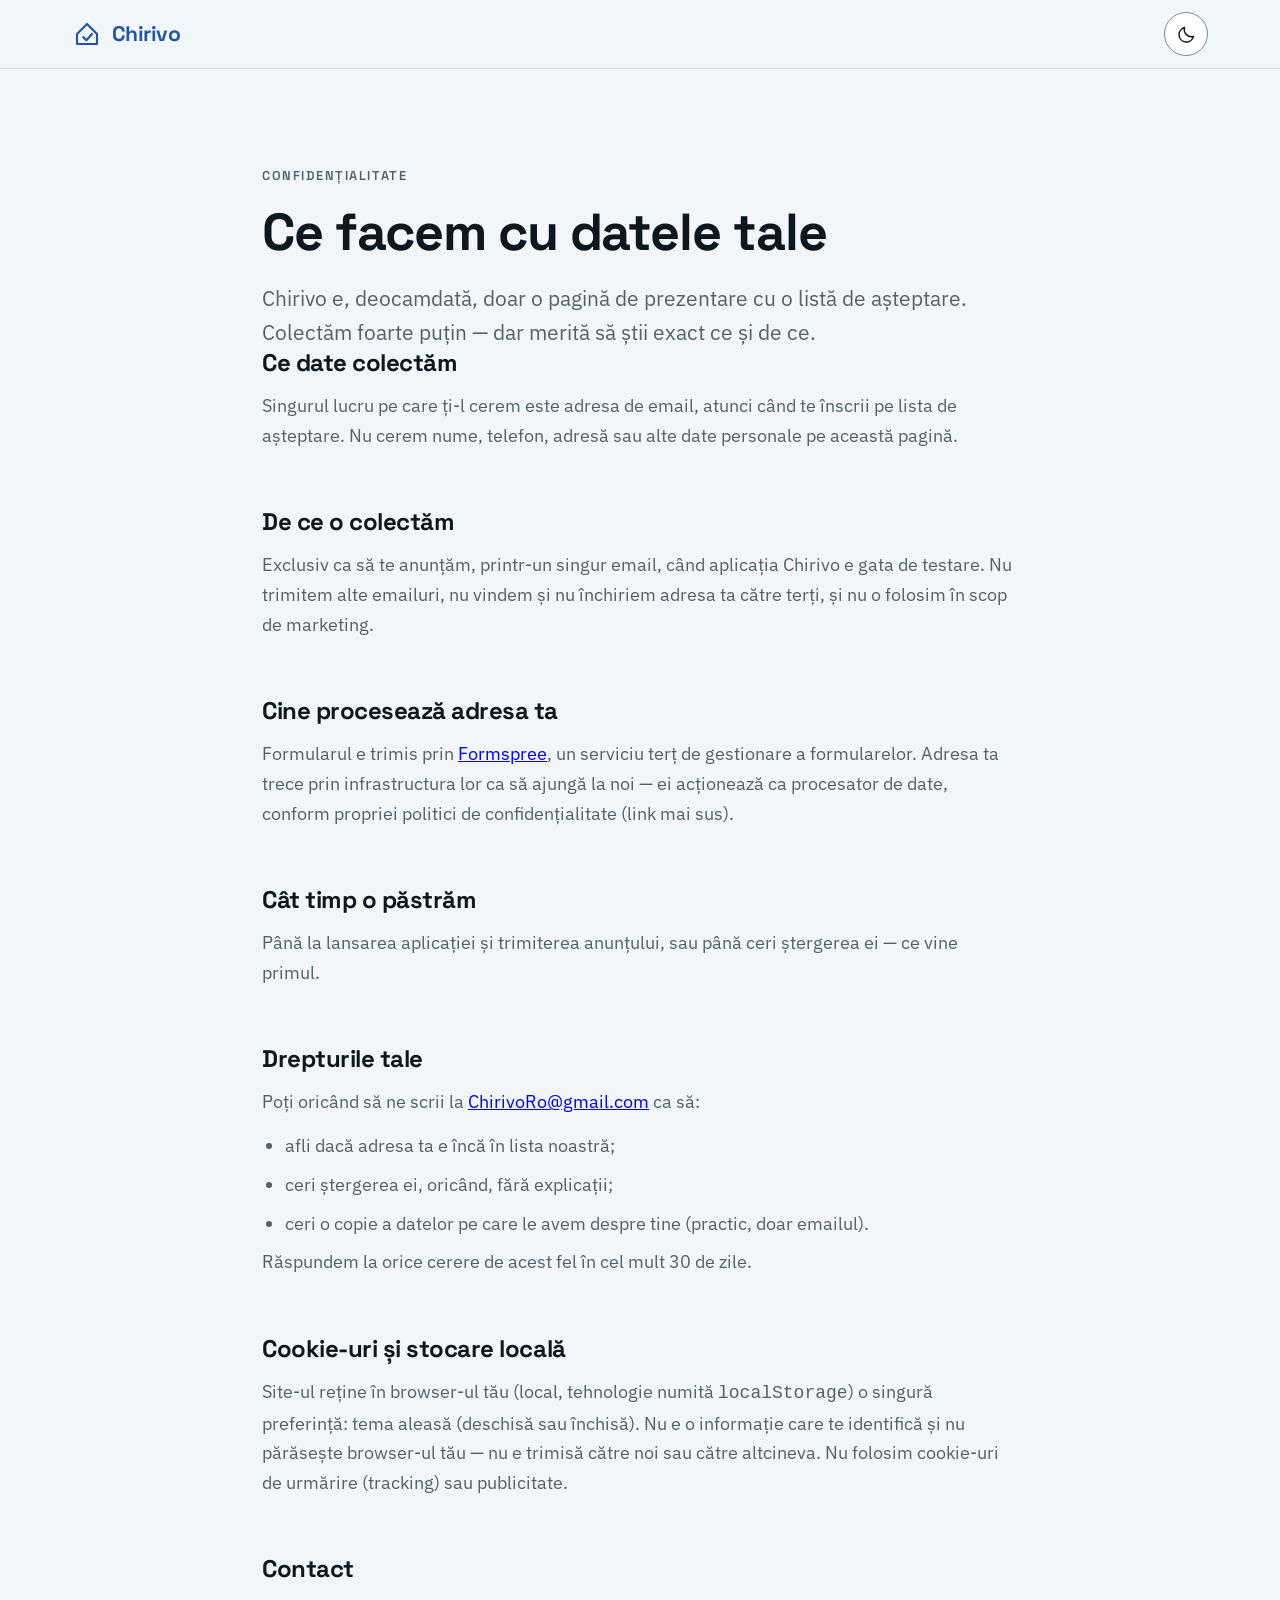
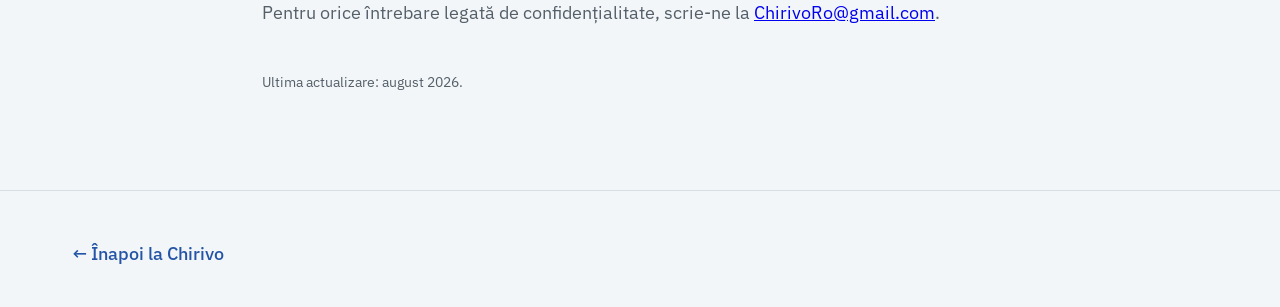
==== privacy.html @ d086e66c "Add files via upload" ====
<!DOCTYPE html>
<html lang="ro" data-theme="light">
<head>
  <meta charset="UTF-8">
  <meta name="viewport" content="width=device-width, initial-scale=1.0">

  <title>Confidențialitate — Chirivo</title>
  <meta name="description" content="Ce date colectează Chirivo prin formularul de waitlist, de ce, și cum le poți cere ștergerea.">
  <meta name="robots" content="noindex">
  <meta name="theme-color" content="#3B6FCC">

  <link rel="icon" href="favicon.svg" type="image/svg+xml">

  <link rel="preconnect" href="https://fonts.googleapis.com">
  <link rel="preconnect" href="https://fonts.gstatic.com" crossorigin>
  <link href="https://fonts.googleapis.com/css2?family=IBM+Plex+Sans:wght@400;500;600&family=Space+Grotesk:wght@600;700&display=swap" rel="stylesheet">

  <link rel="stylesheet" href="style.css">

  <script>
    (function () {
      var salvat = null;
      try { salvat = localStorage.getItem('chirivo-theme'); } catch (e) {}
      var sistemDark = window.matchMedia('(prefers-color-scheme: dark)').matches;
      var tema = salvat || (sistemDark ? 'dark' : 'light');
      document.documentElement.setAttribute('data-theme', tema);
    })();
  </script>

  <style>
    /* stiluri mici, doar pentru pagina asta — nu ating style.css */
    .legal { padding-block: clamp(48px, 8vw, 96px); }
    .legal h2 { font-size: 1.5rem; margin-top: 2.4em; margin-bottom: 0.6em; }
    .legal h2:first-of-type { margin-top: 0; }
    .legal p, .legal li { color: var(--ink-muted); }
    .legal ul { margin: 0.8em 0 0; padding-left: 1.3em; }
    .legal li { margin-bottom: 0.5em; }
    .legal .updated { font-size: 0.9rem; color: var(--ink-muted); margin-top: 3em; }
  </style>
</head>

<body>

  <a class="skip-link" href="#continut">Sari la conținut</a>

  <header class="site-header">
    <div class="wrap site-header__inner">
      <a class="logo" href="index.html" aria-label="Chirivo — acasă">
        <svg class="logo__mark" viewBox="0 0 24 24" fill="none" xmlns="http://www.w3.org/2000/svg" aria-hidden="true">
          <path d="M4 12L12 4L20 12V20H4V12Z" stroke="currentColor" stroke-width="1.7" stroke-linejoin="round" stroke-linecap="round"/>
          <path d="M9 14.5L11.5 17L16 12" stroke="currentColor" stroke-width="1.7" stroke-linecap="round" stroke-linejoin="round"/>
        </svg>
        <span class="logo__word">Chirivo</span>
      </a>
      <button class="theme-toggle" id="theme-toggle" type="button" aria-label="Comută tema">
        <svg class="theme-toggle__icon theme-toggle__icon--sun" viewBox="0 0 24 24" fill="none" aria-hidden="true">
          <circle cx="12" cy="12" r="4.2" stroke="currentColor" stroke-width="1.7"/>
          <path d="M12 2.6v2.2M12 19.2v2.2M4.5 4.5l1.6 1.6M17.9 17.9l1.6 1.6M2.6 12h2.2M19.2 12h2.2M4.5 19.5l1.6-1.6M17.9 6.1l1.6-1.6" stroke="currentColor" stroke-width="1.7" stroke-linecap="round"/>
        </svg>
        <svg class="theme-toggle__icon theme-toggle__icon--moon" viewBox="0 0 24 24" fill="none" aria-hidden="true">
          <path d="M20 14.2A8.2 8.2 0 0 1 9.8 4a8.4 8.4 0 1 0 10.2 10.2Z" stroke="currentColor" stroke-width="1.7" stroke-linejoin="round" stroke-linecap="round"/>
        </svg>
      </button>
    </div>
  </header>

  <main id="continut">
    <section class="legal">
      <div class="wrap wrap--narrow">

        <p class="eyebrow">Confidențialitate</p>
        <h1 class="section__title">Ce facem cu datele tale</h1>
        <p class="lead">
          Chirivo e, deocamdată, doar o pagină de prezentare cu o listă de așteptare.
          Colectăm foarte puțin — dar merită să știi exact ce și de ce.
        </p>

        <h2>Ce date colectăm</h2>
        <p>
          Singurul lucru pe care ți-l cerem este adresa de email, atunci când te
          înscrii pe lista de așteptare. Nu cerem nume, telefon, adresă sau alte
          date personale pe această pagină.
        </p>

        <h2>De ce o colectăm</h2>
        <p>
          Exclusiv ca să te anunțăm, printr-un singur email, când aplicația Chirivo
          e gata de testare. Nu trimitem alte emailuri, nu vindem și nu închiriem
          adresa ta către terți, și nu o folosim în scop de marketing.
        </p>

        <h2>Cine procesează adresa ta</h2>
        <p>
          Formularul e trimis prin <a href="https://formspree.io/legal/privacy-policy" target="_blank" rel="noopener">Formspree</a>,
          un serviciu terț de gestionare a formularelor. Adresa ta trece prin
          infrastructura lor ca să ajungă la noi — ei acționează ca procesator de
          date, conform propriei politici de confidențialitate (link mai sus).
        </p>

        <h2>Cât timp o păstrăm</h2>
        <p>
          Până la lansarea aplicației și trimiterea anunțului, sau până ceri
          ștergerea ei — ce vine primul.
        </p>

        <h2>Drepturile tale</h2>
        <p>Poți oricând să ne scrii la <a href="mailto:ChirivoRo@gmail.com">ChirivoRo@gmail.com</a> ca să:</p>
        <ul>
          <li>afli dacă adresa ta e încă în lista noastră;</li>
          <li>ceri ștergerea ei, oricând, fără explicații;</li>
          <li>ceri o copie a datelor pe care le avem despre tine (practic, doar emailul).</li>
        </ul>
        <p>Răspundem la orice cerere de acest fel în cel mult 30 de zile.</p>

        <h2>Cookie-uri și stocare locală</h2>
        <p>
          Site-ul reține în browser-ul tău (local, tehnologie numită
          <code>localStorage</code>) o singură preferință: tema aleasă (deschisă
          sau închisă). Nu e o informație care te identifică și nu părăsește
          browser-ul tău — nu e trimisă către noi sau către altcineva. Nu folosim
          cookie-uri de urmărire (tracking) sau publicitate.
        </p>

        <h2>Contact</h2>
        <p>
          Pentru orice întrebare legată de confidențialitate, scrie-ne la
          <a href="mailto:ChirivoRo@gmail.com">ChirivoRo@gmail.com</a>.
        </p>

        <p class="updated">Ultima actualizare: august 2026.</p>

      </div>
    </section>
  </main>

  <footer class="site-footer">
    <div class="wrap site-footer__inner">
      <p class="site-footer__contact">
        <a href="index.html">← Înapoi la Chirivo</a>
      </p>
    </div>
  </footer>

  <script src="script.js"></script>
</body>
</html>
---- style.css ----
/* ============================================================
   CHIRIVO — landing page
   ------------------------------------------------------------
   Cuprins:
   1.  Variabile (teme light/dark)
   2.  Reset + baze
   3.  Tipografie
   4.  Utilitare (container, eyebrow, accesibilitate)
   5.  Butoane + focus
   6.  Preloader
   7.  Header + switch temă
   8.  Hero
   9.  Imagini (cadru cu fallback)
   10. Problema (carduri)
   11. Cum funcționează (pași + flow de status)
   12. Diferențiator + Pentru cine
   13. Waitlist + formular
   14. Footer
   15. Breakpoints (768px tabletă, 1024px+ desktop)
   16. prefers-reduced-motion
   ------------------------------------------------------------
   Notă despre culori: fiecare variabilă e declarată de două ori —
   întâi hex (fallback pentru browsere vechi), apoi oklch. Browserul
   care înțelege oklch o folosește pe a doua; restul rămân pe hex.
   ============================================================ */


/* ============================================================
   1. VARIABILE — TEMA LIGHT (implicită)
   ============================================================ */
:root {
  /* --- culori de brand (identice în ambele teme) --- */
  --brand:            #3B6FCC;
  --brand:            oklch(58% 0.14 240);   /* albastru principal (accente, borduri, logo) */
  --on-brand:         #F4F6FA;
  --on-brand:         oklch(97% 0.006 240);  /* text pe albastru */

  /* Albastrul de UMPLERE (butoane, bulinele cu numărul pașilor).
     E cu două trepte mai închis decât --brand pentru că are text alb
     deasupra: la 58% contrastul e 3.8:1 (sub AA), la 52% urcă la 4.9:1.
     Aceeași nuanță de brand, doar suficient de închisă cât să fie lizibilă. */
  --brand-solid:      #2F5AA6;
  --brand-solid:      oklch(52% 0.14 240);
  --brand-solid-hover:#264A8A;
  --brand-solid-hover:oklch(46% 0.14 240);

  --green:            #1F9E6B;
  --green:            oklch(58% 0.14 155);   /* verde secundar */
  --green-light:      #5FDCA5;
  --green-light:      oklch(80% 0.14 155);   /* verde deschis, pt. fundal închis */

  /* --- suprafețe și text (se schimbă între teme) --- */
  --bg:               #F4F6FA;
  --bg:               oklch(97% 0.006 240);  /* aproape-alb */
  --bg-alt:           #EAEEF6;
  --bg-alt:           oklch(94% 0.008 240);  /* bandă de secțiune */
  --surface:          #FFFFFF;
  --surface:          oklch(100% 0 0);       /* carduri */
  --ink:              #151B26;
  --ink:              oklch(20% 0.02 240);   /* text principal */
  --ink-muted:        #4F5967;
  --ink-muted:        oklch(48% 0.02 240);   /* text secundar (AA pe --bg) */
  --line:             #DCE2ED;
  --line:             oklch(90% 0.01 240);   /* borduri decorative (carduri, separatoare) */
  /* bordura controalelor (input, buton temă) — trebuie să atingă 3:1
     față de fundal ca să se vadă unde poți da click */
  --line-control:     #7D8794;
  --line-control:     oklch(62% 0.02 240);

  /* accent-ul folosit ca TEXT are nevoie de mai mult contrast
     decât cel folosit ca fundal — de aici variantele „-text" */
  --brand-text:       #2C55A0;
  --brand-text:       oklch(46% 0.14 260);
  --green-text:       #167A52;
  --green-text:       oklch(45% 0.12 155);

  /* --- culori de status (plătit / în așteptare / restant) --- */
  --status-paid:      #1F9E6B;
  --status-paid:      oklch(58% 0.14 155);
  --status-pending:   #B58200;
  --status-pending:   oklch(62% 0.14 85);   /* galben închis: 3.4:1 pe fundal deschis */
  --status-late:      #CC4A44;
  --status-late:      oklch(58% 0.17 25);

  /* --- constante de layout --- */
  --preloader-bg:     #0C1017;
  --preloader-bg:     oklch(14% 0.014 240);  /* mereu închis, în ambele teme */
  --radius:           14px;
  --radius-lg:        22px;
  --shadow:           0 1px 2px rgba(16, 24, 40, .04), 0 12px 32px -12px rgba(16, 24, 40, .14);
  --wrap:             1200px;
  --pad-x:            20px;

  color-scheme: light;
}

/* ============================================================
   1b. VARIABILE — TEMA DARK
   Nu inversăm mecanic: fundalurile urcă puțin în luminozitate
   pentru carduri, iar accentele devin mai deschise ca să treacă AA.
   ============================================================ */
[data-theme="dark"] {
  --bg:               #0C1017;
  --bg:               oklch(14% 0.014 240);  /* aproape-negru */
  --bg-alt:           #11161F;
  --bg-alt:           oklch(17% 0.016 240);
  --surface:          #161C27;
  --surface:          oklch(20% 0.018 240);
  --ink:              #EDF0F6;
  --ink:              oklch(95% 0.006 240);
  --ink-muted:        #A8B2C1;
  --ink-muted:        oklch(75% 0.015 240);
  --line:             #2A3241;
  --line:             oklch(29% 0.02 240);
  --line-control:     #5F6B74;
  --line-control:     oklch(52% 0.02 240);

  --brand-text:       #8FB2F0;
  --brand-text:       oklch(78% 0.11 250);
  --green-text:       #5FDCA5;
  --green-text:       oklch(80% 0.14 155);   /* verdele deschis din paletă */

  --status-paid:      #5FDCA5;
  --status-paid:      oklch(80% 0.14 155);
  --status-pending:   #E3B341;
  --status-pending:   oklch(82% 0.13 85);
  --status-late:      #F08A84;
  --status-late:      oklch(74% 0.13 25);

  --shadow:           0 1px 2px rgba(0, 0, 0, .3), 0 16px 40px -16px rgba(0, 0, 0, .6);

  color-scheme: dark;
}


/* ============================================================
   2. RESET + BAZE
   ============================================================ */
*, *::before, *::after { box-sizing: border-box; }

html { -webkit-text-size-adjust: 100%; scroll-behavior: smooth; }

body {
  margin: 0;
  background-color: var(--bg);
  color: var(--ink);
  font-family: "IBM Plex Sans", system-ui, -apple-system, "Segoe UI", sans-serif;
  font-size: 17px;
  line-height: 1.65;
  font-weight: 400;
  -webkit-font-smoothing: antialiased;
  transition: background-color .25s ease, color .25s ease;
}

/* blochează scroll-ul cât timp preloader-ul e vizibil */
body.is-loading { overflow: hidden; }

img, svg { display: block; max-width: 100%; }
img { height: auto; }

/* Atributul [hidden] trebuie să bată orice `display` pus de noi.
   Fără asta, formularul (care e display:flex) rămâne vizibil
   după ce JS-ul îi pune hidden = true la trimiterea cu succes. */
[hidden] { display: none !important; }


/* ============================================================
   3. TIPOGRAFIE
   Space Grotesk — titluri, wordmark, butoane, eyebrow.
   IBM Plex Sans — text curent.
   ============================================================ */
h1, h2, h3, .btn, .logo__word, .eyebrow, .step__num {
  font-family: "Space Grotesk", "IBM Plex Sans", system-ui, sans-serif;
}

h1, h2, h3 {
  margin: 0;
  font-weight: 700;
  /* 1.16 nu 1.0 — diacriticele românești (ț, ș coborâtoare și î, ă, â
     cu semne deasupra) au nevoie de spațiu între rânduri */
  line-height: 1.16;
  letter-spacing: -0.02em;
  text-wrap: balance;
}

p { margin: 0; }

/* text mare de introducere */
.lead {
  font-size: clamp(1.06rem, 0.98rem + 0.5vw, 1.3rem);
  line-height: 1.6;
  color: var(--ink-muted);
  text-wrap: pretty;
}

.section__title {
  font-size: clamp(2rem, 1.4rem + 3vw, 3.25rem);
  margin-bottom: 20px;
}
.section__title--center { text-align: center; }


/* ============================================================
   4. UTILITARE
   ============================================================ */
.wrap {
  width: 100%;
  max-width: var(--wrap);
  margin-inline: auto;
  padding-inline: var(--pad-x);
}
.wrap--narrow { max-width: 820px; }

.section { padding-block: clamp(64px, 9vw, 128px); }

/* eticheta mică de deasupra titlurilor */
.eyebrow {
  font-size: 0.8rem;
  font-weight: 600;
  letter-spacing: 0.12em;
  text-transform: uppercase;
  color: var(--brand-text);
  margin-bottom: 16px;
}

/* text doar pentru cititoarele de ecran */
.visually-hidden {
  position: absolute;
  width: 1px; height: 1px;
  padding: 0; margin: -1px;
  overflow: hidden;
  clip: rect(0 0 0 0);
  white-space: nowrap;
  border: 0;
}

/* link „sari la conținut" — apare doar la focus cu tastatura */
.skip-link {
  position: absolute;
  top: -100px;
  left: 12px;
  z-index: 200;
  padding: 10px 16px;
  border-radius: 0 0 var(--radius) var(--radius);
  background: var(--brand-solid);
  color: var(--on-brand);
  font-weight: 600;
  text-decoration: none;
}
.skip-link:focus { top: 0; }


/* ============================================================
   5. BUTOANE + FOCUS VIZIBIL
   Stările de focus sunt obligatorii pe TOT ce e interactiv.
   ============================================================ */
:where(a, button, input, [tabindex]):focus-visible {
  outline: 3px solid var(--brand-text);
  outline-offset: 3px;
  border-radius: 6px;
}

.btn {
  display: inline-flex;
  align-items: center;
  justify-content: center;
  gap: 8px;
  padding: 15px 26px;
  border: 1px solid transparent;
  border-radius: 999px;
  font-size: 1rem;
  font-weight: 600;
  letter-spacing: -0.01em;
  text-decoration: none;
  cursor: pointer;
  transition: background-color .18s ease, transform .18s ease, box-shadow .18s ease;
}

.btn--primary {
  background-color: var(--brand-solid);
  color: var(--on-brand);
}
.btn--primary:hover { background-color: var(--brand-solid-hover); }
.btn--primary:active { transform: translateY(1px); }
.btn[disabled] { opacity: .6; cursor: progress; }


/* ============================================================
   6. PRELOADER
   Fundal ÎNTOTDEAUNA închis (--preloader-bg), indiferent de temă.
   Iconița albă se desenează: întâi casa, apoi bifa.
   ============================================================ */
.preloader {
  position: fixed;
  inset: 0;
  z-index: 999;
  display: grid;
  place-items: center;
  width: 100vw;
  height: 100vh;
  height: 100dvh;
  background-color: var(--preloader-bg);
  color: #FFFFFF;
  transition: opacity .45s ease, visibility .45s ease;
}

/* clasa adăugată din JS când animația s-a terminat */
.preloader.is-done {
  opacity: 0;
  visibility: hidden;
  pointer-events: none;
}

.preloader__mark {
  width: clamp(84px, 22vw, 128px);
  height: auto;
  color: #FFFFFF;   /* monocrom: iconița e albă pe fundal închis */
}

/* Tehnica de desenare: conturul e „ascuns" printr-un dash offset egal
   cu lungimea liniei, apoi offset-ul e animat spre 0.
   Valorile sunt în unitățile viewBox-ului (24x24), nu în pixeli. */
.preloader__mark .house {
  stroke-dasharray: 60;
  stroke-dashoffset: 60;
  animation: draw .8s ease-out .1s forwards;
}
.preloader__mark .check {
  stroke-dasharray: 14;
  stroke-dashoffset: 14;
  animation: draw .4s ease-out .7s forwards;
}
@keyframes draw { to { stroke-dashoffset: 0; } }


/* ============================================================
   7. HEADER + SWITCH TEMĂ
   ============================================================ */
.site-header {
  position: sticky;
  top: 0;
  z-index: 50;
  background-color: color-mix(in srgb, var(--bg) 86%, transparent);
  backdrop-filter: blur(10px);
  border-bottom: 1px solid var(--line);
}

.site-header__inner {
  display: flex;
  align-items: center;
  justify-content: space-between;
  gap: 16px;
  min-height: 68px;
}

/* --- logo (iconiță + wordmark), monocrom --- */
.logo {
  display: inline-flex;
  align-items: center;
  gap: 10px;
  text-decoration: none;
  color: var(--brand-text);   /* o singură culoare pentru tot logo-ul */
}
.logo__mark { width: 30px; height: 30px; }
.logo__word {
  font-size: 1.32rem;
  font-weight: 700;
  letter-spacing: -0.025em;
}
.logo--sm .logo__mark { width: 24px; height: 24px; }
.logo--sm .logo__word { font-size: 1.12rem; }

/* --- switch temă --- */
.theme-toggle {
  display: inline-grid;
  place-items: center;
  width: 44px;
  height: 44px;
  padding: 0;
  border: 1px solid var(--line-control);
  border-radius: 999px;
  background-color: var(--surface);
  color: var(--ink);
  cursor: pointer;
  transition: border-color .18s ease, background-color .18s ease;
}
.theme-toggle:hover { border-color: var(--brand); }
.theme-toggle__icon { width: 21px; height: 21px; grid-area: 1 / 1; }

/* în light se vede luna („treci pe dark"), în dark se vede soarele */
.theme-toggle__icon--sun { display: none; }
[data-theme="dark"] .theme-toggle__icon--sun { display: block; }
[data-theme="dark"] .theme-toggle__icon--moon { display: none; }


/* ============================================================
   8. HERO
   ============================================================ */
.hero { padding-block: clamp(48px, 7vw, 96px) clamp(48px, 6vw, 80px); }

.hero__grid {
  display: grid;
  gap: clamp(36px, 6vw, 64px);
  align-items: center;
}

.hero__title {
  font-size: clamp(2.4rem, 1.5rem + 4.6vw, 4.4rem);
  line-height: 1.1;
  letter-spacing: -0.03em;
  margin-bottom: 22px;
}

.hero__sub { max-width: 56ch; margin-bottom: 32px; }


/* ============================================================
   9. IMAGINI — cadru cu fallback
   Cadrul are propriul background din paletă. Dacă poza lipsește
   (nu e încă în images/), JS-ul marchează cadrul cu .is-empty și
   ascunde <img>, ca layout-ul să rămână intact.
   ============================================================ */
.media-frame {
  position: relative;
  margin: 0;
  overflow: hidden;
  border: 1px solid var(--line);
  border-radius: var(--radius-lg);
  background-color: color-mix(in srgb, var(--brand) 12%, var(--bg-alt));
  box-shadow: var(--shadow);
}
.media-frame img {
  width: 100%;
  height: 100%;
  object-fit: cover;
}
.media-frame--hero { aspect-ratio: 4 / 3; }
.media-frame--problema { aspect-ratio: 4 / 3; }

/* starea „poza încă nu e pusă" — discretă, nu strică secțiunea */
.media-frame.is-empty img { display: none; }
.media-frame.is-empty::after {
  content: attr(data-empty-label);
  position: absolute;
  inset: auto 0 0 0;
  padding: 12px 16px;
  font-size: .78rem;
  letter-spacing: .06em;
  text-transform: uppercase;
  color: var(--ink-muted);
}


/* ============================================================
   10. PROBLEMA — titlu + poza2 + 3 carduri
   ============================================================ */
.problema__head {
  display: grid;
  gap: clamp(28px, 5vw, 56px);
  align-items: center;
  margin-bottom: clamp(36px, 5vw, 64px);
}

.cards {
  display: grid;
  gap: 20px;
}

.card {
  padding: 30px 26px 32px;
  border: 1px solid var(--line);
  border-radius: var(--radius-lg);
  background-color: var(--surface);
  box-shadow: var(--shadow);
}
/* linie subțire de accent în capul cardului */
.card__title {
  position: relative;
  font-size: 1.32rem;
  padding-top: 18px;
  margin-bottom: 12px;
}
.card__title::before {
  content: "";
  position: absolute;
  top: 0; left: 0;
  width: 34px;
  height: 3px;
  border-radius: 2px;
  background-color: var(--brand);
}
.card__text { color: var(--ink-muted); }


/* ============================================================
   11. CUM FUNCȚIONEAZĂ — 4 pași + schema de status
   ============================================================ */
.cum { background-color: var(--bg-alt); }
.cum .eyebrow { text-align: center; }

.steps {
  list-style: none;
  margin: clamp(40px, 5vw, 64px) 0 0;
  padding: 0;
  display: grid;
  gap: 28px;
}

.step {
  position: relative;
  padding: 28px 24px 30px;
  border: 1px solid var(--line);
  border-radius: var(--radius-lg);
  background-color: var(--surface);
}

.step__num {
  display: inline-grid;
  place-items: center;
  width: 34px; height: 34px;
  margin-bottom: 18px;
  border-radius: 999px;
  background-color: var(--brand-solid);
  color: var(--on-brand);
  font-size: .98rem;
  font-weight: 700;
}

.step__icon {
  position: absolute;
  top: 28px; right: 24px;
  width: 30px; height: 30px;
  color: var(--brand-text);
  opacity: .9;
}

.step__title { font-size: 1.22rem; margin-bottom: 10px; }
.step__text { color: var(--ink-muted); font-size: .98rem; }

/* --- mini-flow: dovadă încărcată → verificare → plătit --- */
.flow {
  max-width: 780px;            /* nu lăsăm schema să se întindă pe tot ecranul */
  margin-top: clamp(40px, 5vw, 60px);
  margin-inline: auto;
  padding: 28px 24px;
  border: 1px solid var(--line);
  border-radius: var(--radius-lg);
  background-color: var(--surface);
}

/* pe mobil: coloană (nod → săgeată în jos → nod).
   de la 768px devine rând orizontal — vezi breakpoints. */
.flow__track {
  list-style: none;
  margin: 0 0 24px;
  padding: 0;
  display: flex;
  flex-direction: column;
  align-items: center;
  justify-content: center;
  gap: 10px;
}

.flow__node {
  display: inline-flex;
  align-items: center;
  gap: 10px;
  padding: 9px 16px 9px 12px;
  border: 1px solid var(--line);
  border-radius: 999px;
  font-size: .92rem;
  color: var(--ink);
}
.flow__icon { width: 20px; height: 20px; color: var(--ink-muted); }

/* ultimul nod = plătit, deci primește verdele de status */
.flow__node:last-child { border-color: var(--status-paid); }
.flow__node:last-child .flow__icon { color: var(--status-paid); }

.flow__arrow { display: flex; }
.flow__arrow svg {
  width: 26px;
  height: 12px;
  color: var(--ink-muted);
  opacity: .55;
  transform: rotate(90deg);   /* pe mobil săgeata arată în jos */
}

/* --- legenda celor 3 stări --- */
.legend {
  list-style: none;
  margin: 0;
  padding: 20px 0 0;
  border-top: 1px solid var(--line);
  display: flex;
  flex-wrap: wrap;
  justify-content: center;
  gap: 10px 26px;
  font-size: .9rem;
  color: var(--ink-muted);
}
.legend__item { display: inline-flex; align-items: center; gap: 9px; }

.dot {
  width: 10px; height: 10px;
  border-radius: 999px;
  flex: none;
}
.dot--paid    { background-color: var(--status-paid); }
.dot--pending { background-color: var(--status-pending); }
.dot--late    { background-color: var(--status-late); }


/* ============================================================
   12. DIFERENȚIATOR + PENTRU CINE
   ============================================================ */
.statement {
  font-size: clamp(1.12rem, 1rem + 0.7vw, 1.45rem);
  line-height: 1.55;
  color: var(--ink);
  text-wrap: pretty;
  padding-left: 22px;
  border-left: 3px solid var(--green);
}

[data-theme="dark"] .statement { border-left-color: var(--green-light); }

.pentru-cine { background-color: var(--bg-alt); }


/* ============================================================
   13. WAITLIST + FORMULAR
   ============================================================ */
.waitlist__inner { text-align: center; }
.waitlist__text { margin: 0 auto 34px; max-width: 58ch; }

.signup { max-width: 520px; }
.signup--center { margin-inline: auto; }

.signup__form {
  display: flex;
  flex-direction: column;
  gap: 12px;
}

.signup__input {
  flex: 1;
  min-width: 0;
  padding: 15px 18px;
  border: 1px solid var(--line-control);
  border-radius: 999px;
  background-color: var(--surface);
  color: var(--ink);
  font-family: inherit;
  font-size: 1rem;
}
.signup__input::placeholder { color: var(--ink-muted); opacity: .8; }
.signup__input:hover { border-color: var(--brand); }

/* stare de eroare la validare (adăugată din JS) */
.signup__input.has-error { border-color: var(--status-late); }

.signup__note {
  margin-top: 14px;
  font-size: .88rem;
  color: var(--ink-muted);
}

/* mesajele de după trimitere */
.signup__msg {
  margin-top: 14px;
  font-size: .98rem;
  font-weight: 500;
}
.signup__msg--ok   { color: var(--green-text); }
.signup__msg--err  { color: var(--status-late); }


/* ============================================================
   14. FOOTER
   ============================================================ */
.site-footer {
  border-top: 1px solid var(--line);
  padding-block: 48px 40px;
}
.site-footer__inner {
  display: grid;
  gap: 22px;
}

.site-footer__social {
  display: flex;
  flex-wrap: wrap;
  gap: 10px 26px;
}
.site-footer__social a {
  color: var(--ink);
  text-decoration: none;
  font-weight: 500;
  font-size: .96rem;
}
.site-footer__social a:hover { color: var(--brand-text); }
.site-footer__social .handle { color: var(--ink-muted); font-weight: 400; }

.site-footer__contact a {
  color: var(--brand-text);
  font-weight: 500;
  text-decoration: none;
}
.site-footer__contact a:hover { text-decoration: underline; }

.site-footer__fine {
  font-size: .86rem;
  color: var(--ink-muted);
}


/* ============================================================
   15. BREAKPOINTS
   Mobil întâi (regulile de mai sus). Aici doar creștem layout-ul.
   ============================================================ */

/* --- tabletă: de la 768px --- */
@media (min-width: 768px) {
  :root { --pad-x: 32px; }

  .cards { grid-template-columns: repeat(3, 1fr); gap: 22px; }

  .steps { grid-template-columns: repeat(2, 1fr); gap: 24px; }

  /* titlul primește ceva mai mult loc decât poza pe tabletă */
  .problema__head { grid-template-columns: 1.15fr 0.85fr; }

  /* formularul devine o singură linie: input + buton */
  .signup__form { flex-direction: row; align-items: center; }
  .signup__form .btn { flex: none; }

  /* pe ecran lat fluxul devine orizontal */
  .flow__track { flex-direction: row; flex-wrap: wrap; gap: 8px; }
  .flow__arrow svg { transform: none; width: 40px; }
  .flow__node { padding-inline: 14px 18px; }

  .site-footer__inner {
    grid-template-columns: auto 1fr;
    align-items: center;
    row-gap: 26px;
  }
  .site-footer__social { justify-content: flex-end; }
  .site-footer__contact { grid-column: 1; }
  .site-footer__fine { grid-column: 2; text-align: right; }
}

/* --- desktop: de la 1024px --- */
@media (min-width: 1024px) {
  body { font-size: 18px; }

  /* hero pe două coloane: text + poză */
  .hero__grid { grid-template-columns: 1.05fr 0.95fr; }
  .media-frame--hero { aspect-ratio: 5 / 6; }

  .problema__head { grid-template-columns: 1fr 1fr; }

  .steps { grid-template-columns: repeat(4, 1fr); }
  .step { padding: 30px 24px 34px; }
  .step__icon { position: static; margin-bottom: 16px; }
  .step__num { position: absolute; top: 30px; right: 24px; margin-bottom: 0; }

  .flow { padding: 34px 32px; }
  .statement { padding-left: 30px; }
}

/* --- ecrane foarte late: de la 1440px --- */
@media (min-width: 1440px) {
  :root { --pad-x: 48px; }
  .hero__grid { gap: 80px; }
}


/* ============================================================
   16. prefers-reduced-motion
   Fără animații, fără scroll animat, fără desenarea iconiței.
   (Preloader-ul e ascuns imediat din script.js.)
   ============================================================ */
@media (prefers-reduced-motion: reduce) {
  html { scroll-behavior: auto; }

  *, *::before, *::after {
    animation-duration: .001ms !important;
    animation-iteration-count: 1 !important;
    transition-duration: .001ms !important;
  }

  .preloader__mark .house,
  .preloader__mark .check {
    stroke-dashoffset: 0;
    animation: none;
  }
}


/* ============================================================
   17. CONSIMȚĂMÂNT (GDPR) — casetă mică, colț dreapta-jos
   Nu blochează pagina; doar informează + link spre confidențialitate.
   ============================================================ */
.consent {
  position: fixed;
  right: 20px;
  bottom: 20px;
  z-index: 60;
  max-width: 320px;
  padding: 18px 20px 20px;
  display: flex;
  flex-direction: column;
  gap: 12px;
  background-color: var(--surface);
  border: 1px solid var(--line);
  border-radius: var(--radius-lg);
  box-shadow: var(--shadow);
  opacity: 0;
  transform: translateY(12px);
  transition: opacity .35s ease, transform .35s ease;
}
.consent.is-visible { opacity: 1; transform: translateY(0); }

.consent__text {
  font-size: 0.92rem;
  line-height: 1.5;
  color: var(--ink-muted);
}
.consent__text a {
  color: var(--brand-text);
  text-decoration: underline;
  text-underline-offset: 2px;
}

.consent__accept {
  align-self: flex-end;
  padding: 10px 20px;
  font-size: 0.92rem;
}

@media (max-width: 480px) {
  /* variantă compactă, ca bară — nu card înalt — ca să nu acopere
     formularul din Hero, care e sus de tot pe ecrane mici */
  .consent {
    left: 10px; right: 10px; bottom: 10px; max-width: none;
    flex-direction: row;
    align-items: center;
    justify-content: space-between;
    gap: 8px;
    padding: 9px 12px;
  }
  .consent__text { font-size: 0.76rem; line-height: 1.3; }
  .consent__accept {
    align-self: center;
    flex-shrink: 0;
    padding: 7px 14px;
    font-size: 0.78rem;
  }
}

/* pe ecrane foarte scunde (telefoane mici), scurtăm și mai mult textul,
   ca banda să rămână sub 60px înălțime */
@media (max-width: 480px) and (max-height: 700px) {
  .consent__text .consent__text--long { display: none; }
}

@media (prefers-reduced-motion: reduce) {
  .consent { transition: none; }
}
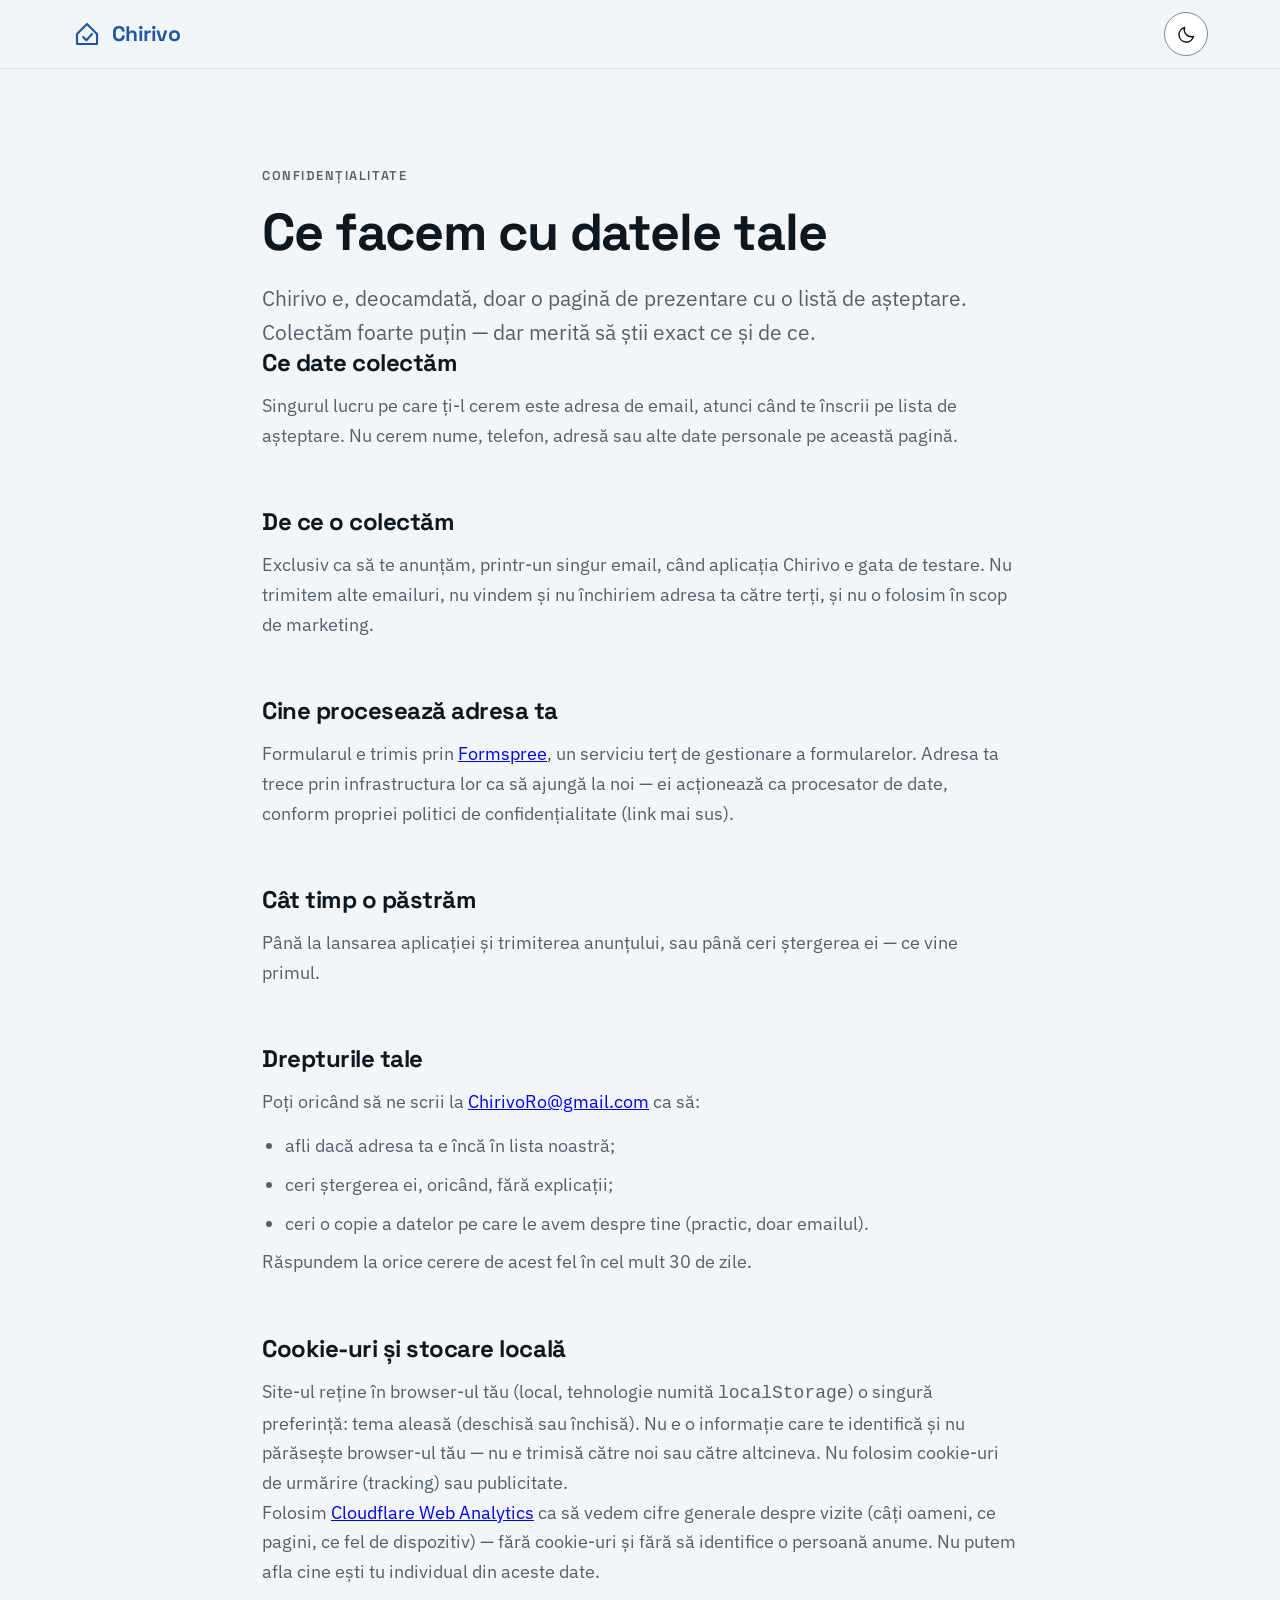
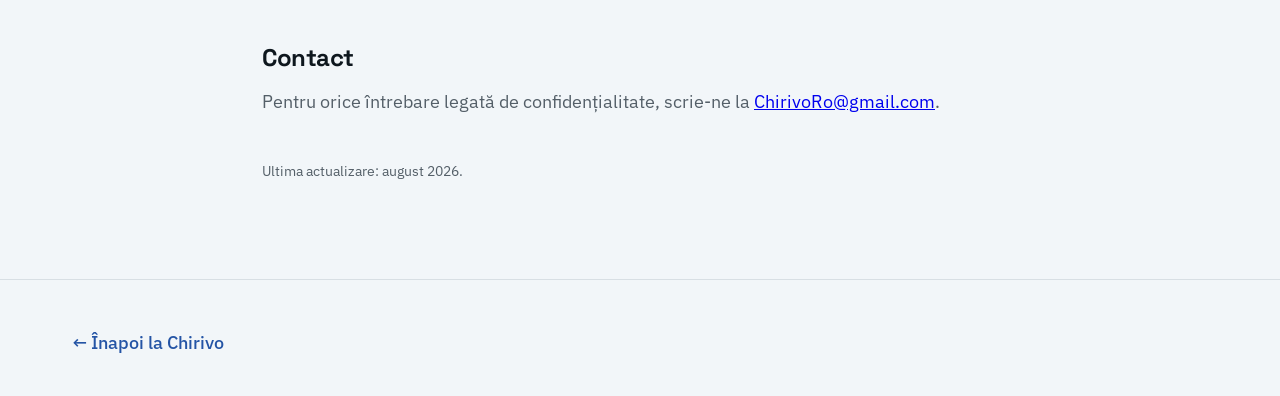
==== commit e99cfd28: "Add files via upload" ====
--- a/privacy.html
+++ b/privacy.html
@@ -26,6 +26,9 @@
       document.documentElement.setAttribute('data-theme', tema);
     })();
   </script>
+
+  <!-- Analytics — vezi nota din secțiunea "Cookie-uri și stocare locală" de mai jos -->
+  <script type='module' src='https://static.cloudflareinsights.com/beacon.min.js' data-cf-beacon='{"token": "d4bb75a4bd6c4e7bae8ffd09bd26c5d8"}'></script>
 
   <style>
     /* stiluri mici, doar pentru pagina asta — nu ating style.css */
@@ -120,6 +123,12 @@
           browser-ul tău — nu e trimisă către noi sau către altcineva. Nu folosim
           cookie-uri de urmărire (tracking) sau publicitate.
         </p>
+        <p>
+          Folosim <a href="https://www.cloudflare.com/web-analytics/" target="_blank" rel="noopener">Cloudflare Web Analytics</a>
+          ca să vedem cifre generale despre vizite (câți oameni, ce pagini, ce fel
+          de dispozitiv) — fără cookie-uri și fără să identifice o persoană
+          anume. Nu putem afla cine ești tu individual din aceste date.
+        </p>
 
         <h2>Contact</h2>
         <p>
